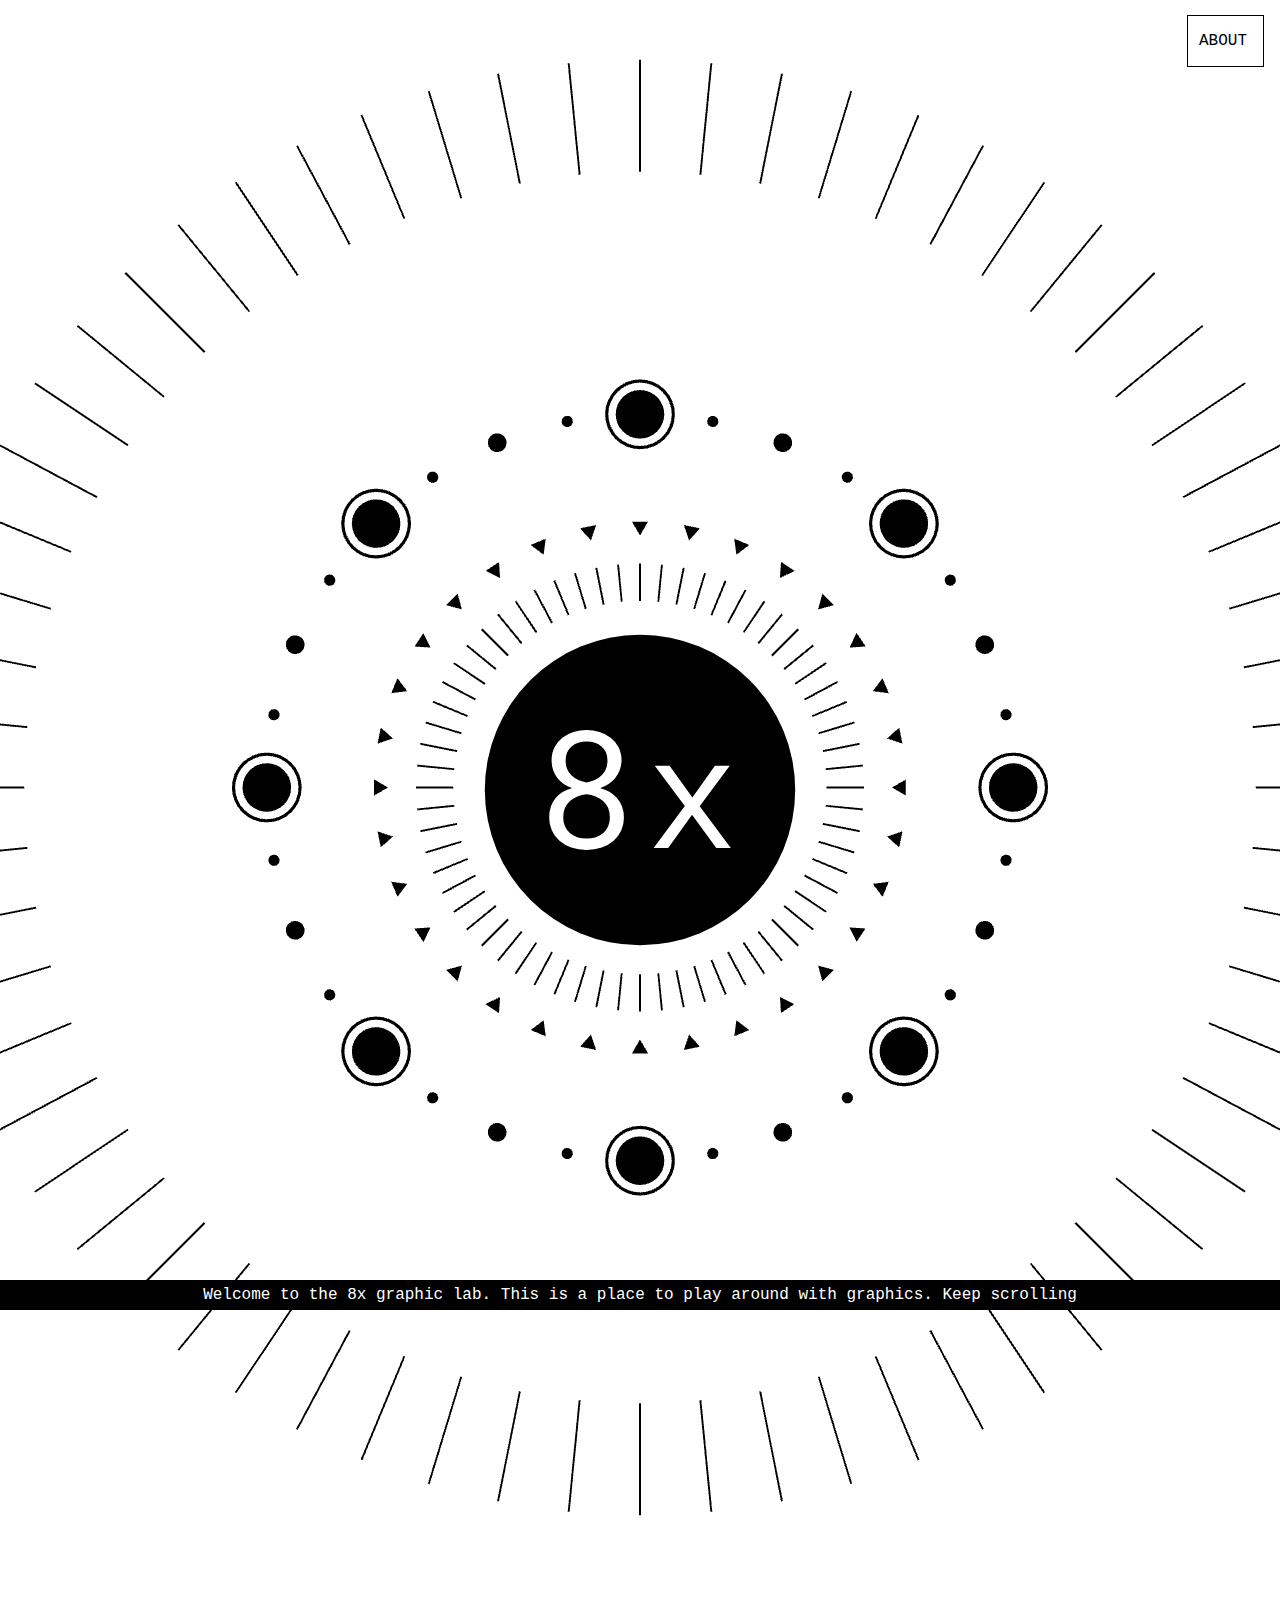
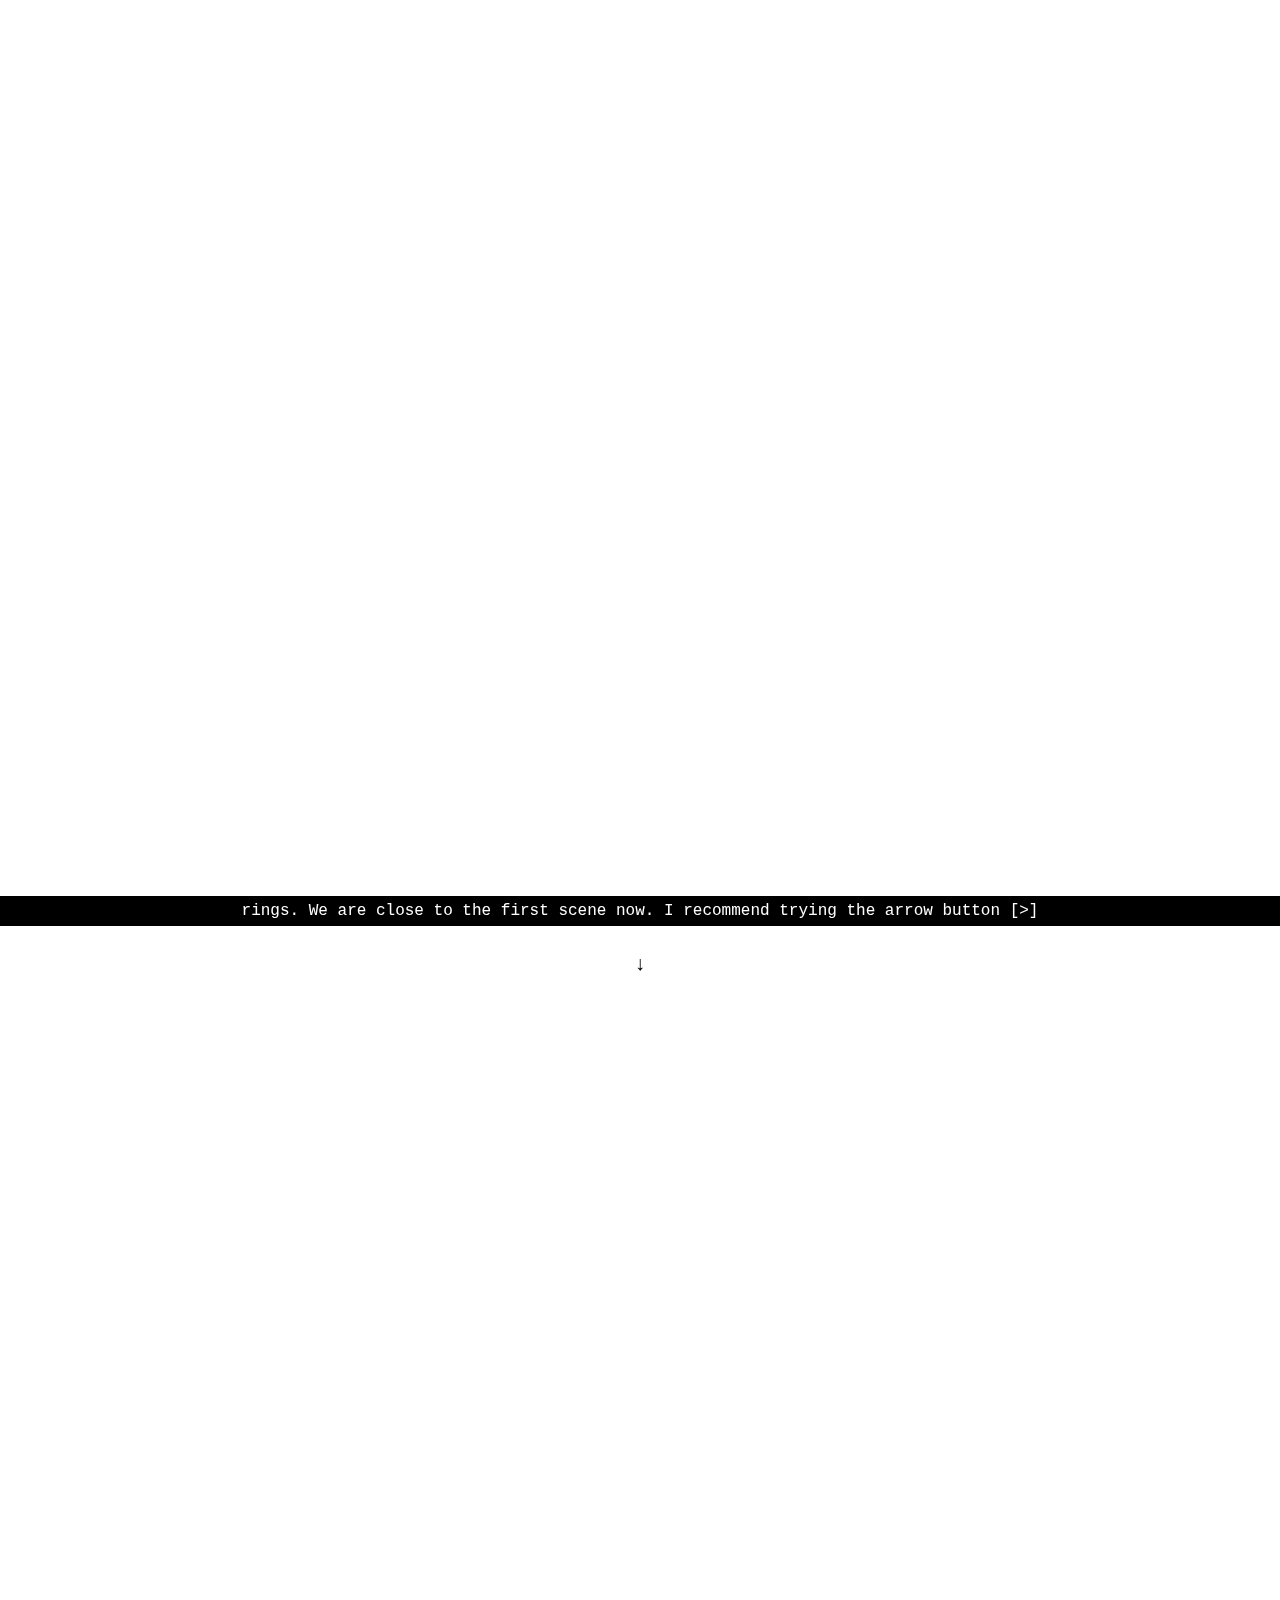
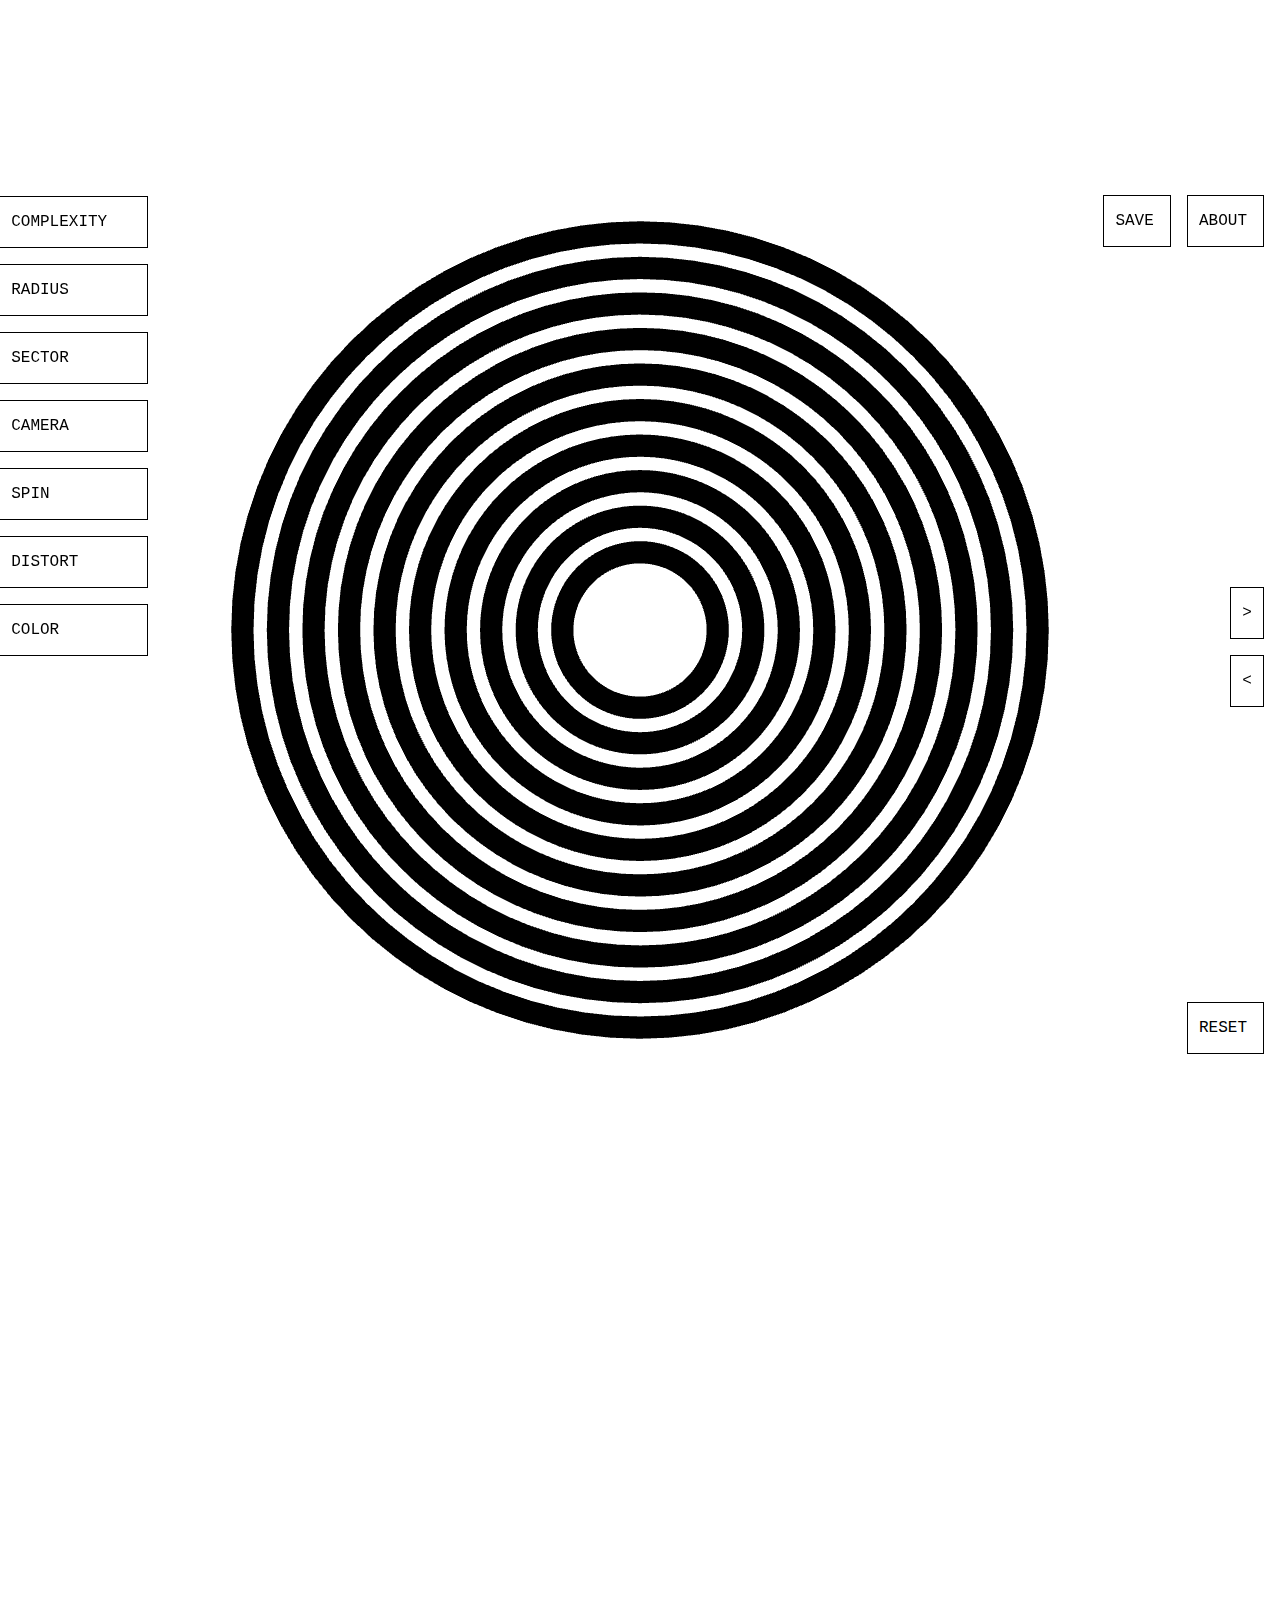
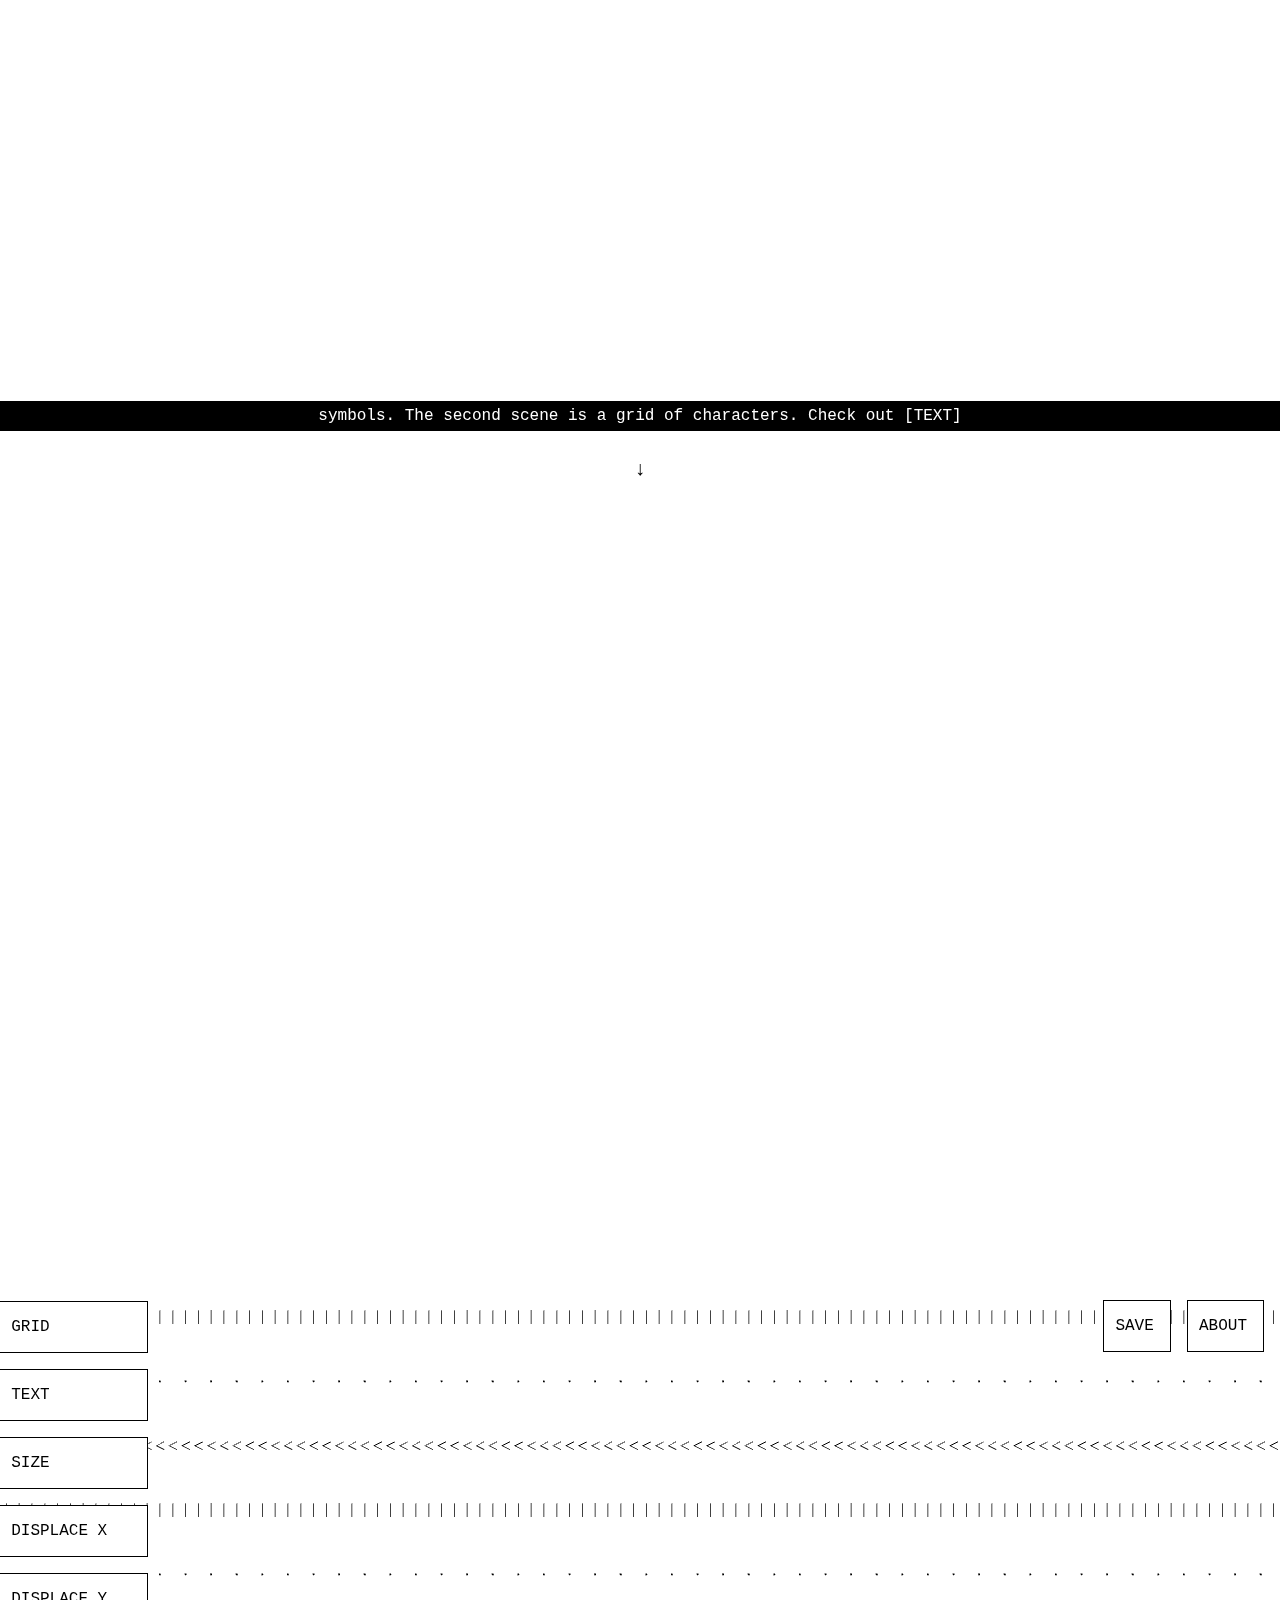
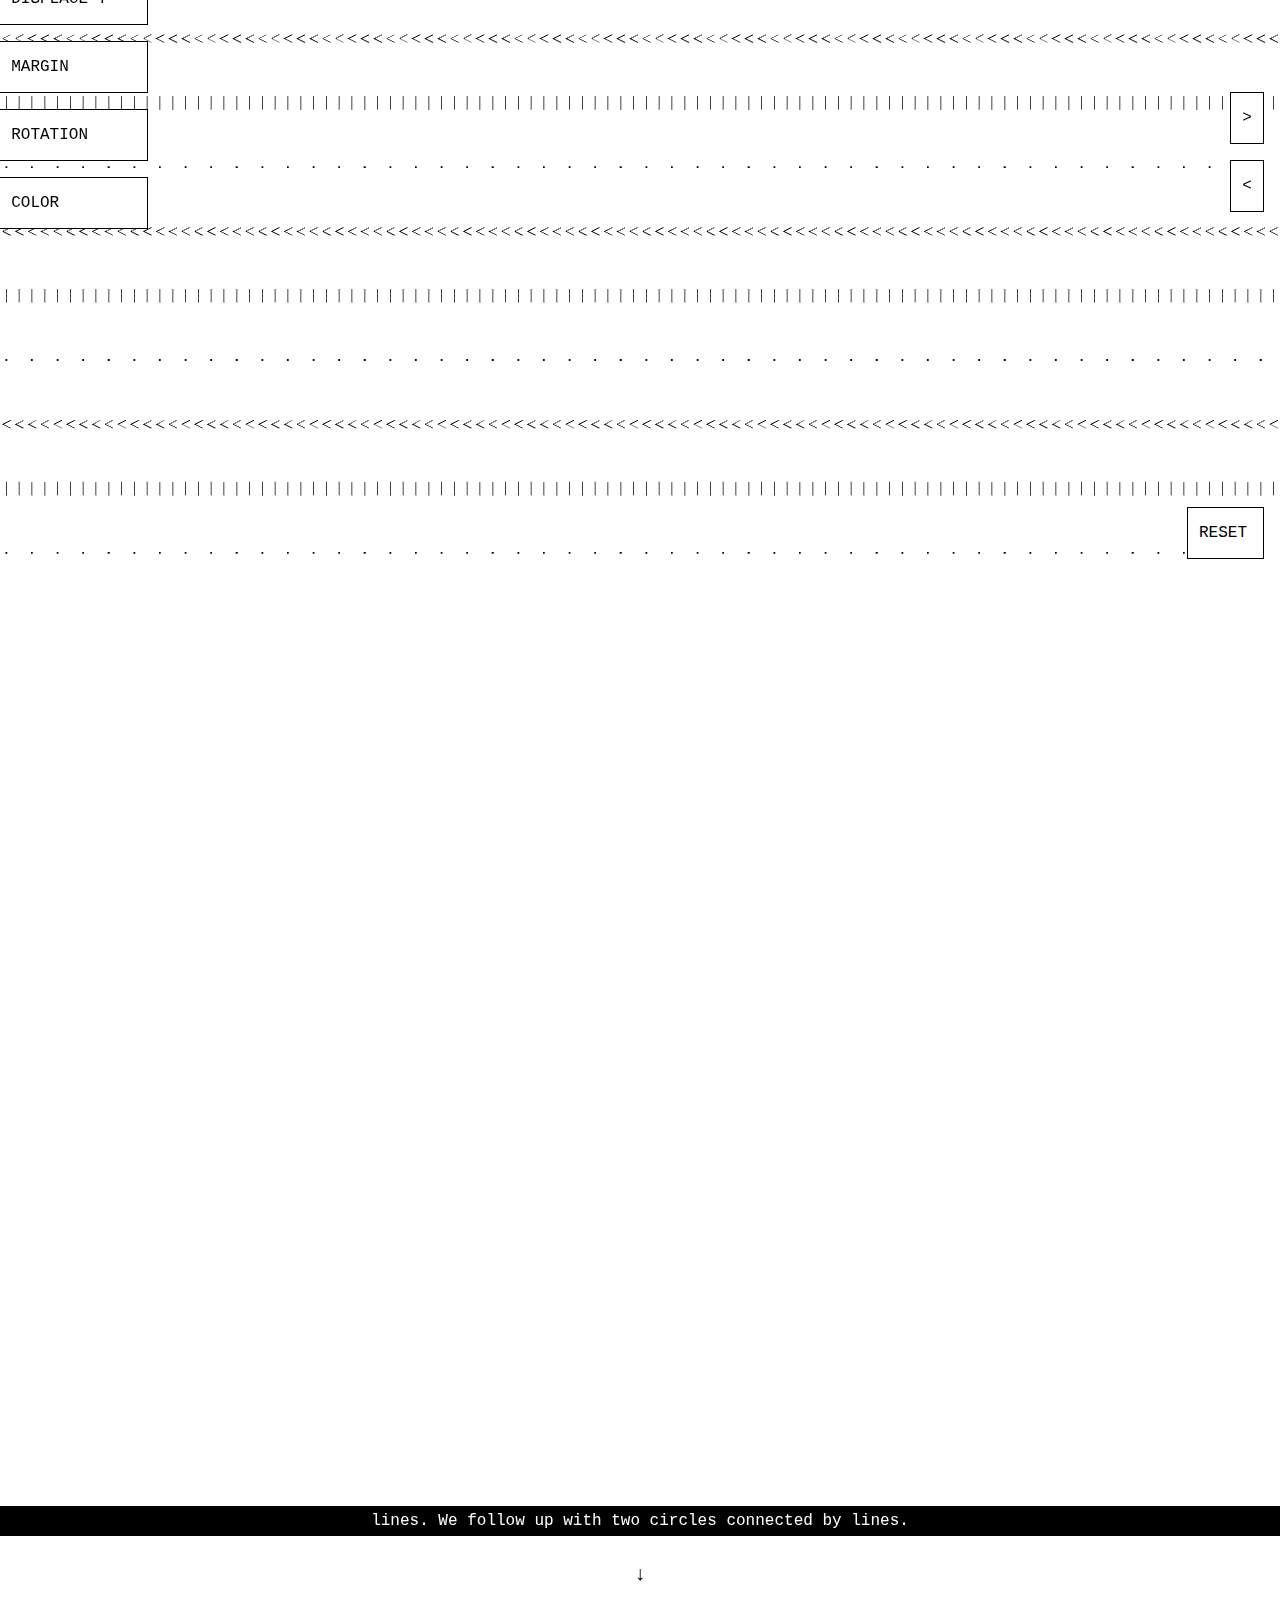
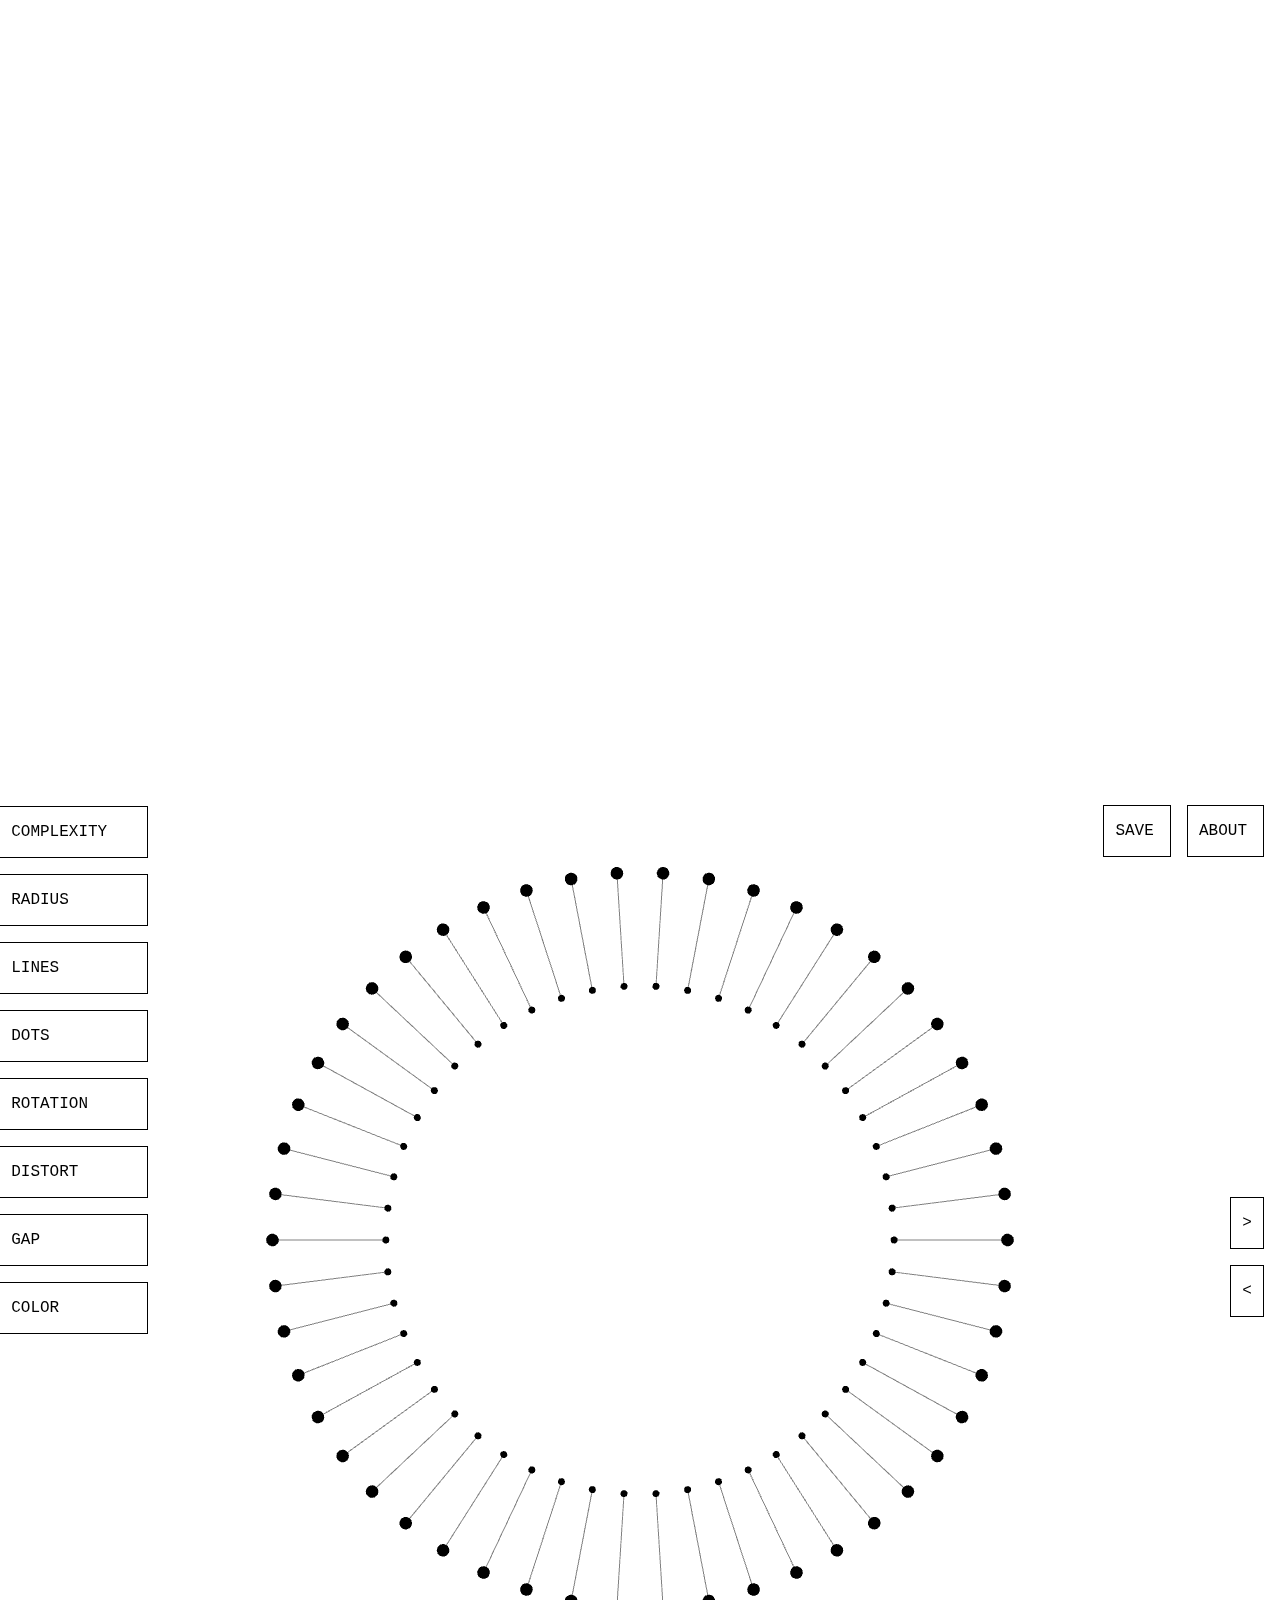
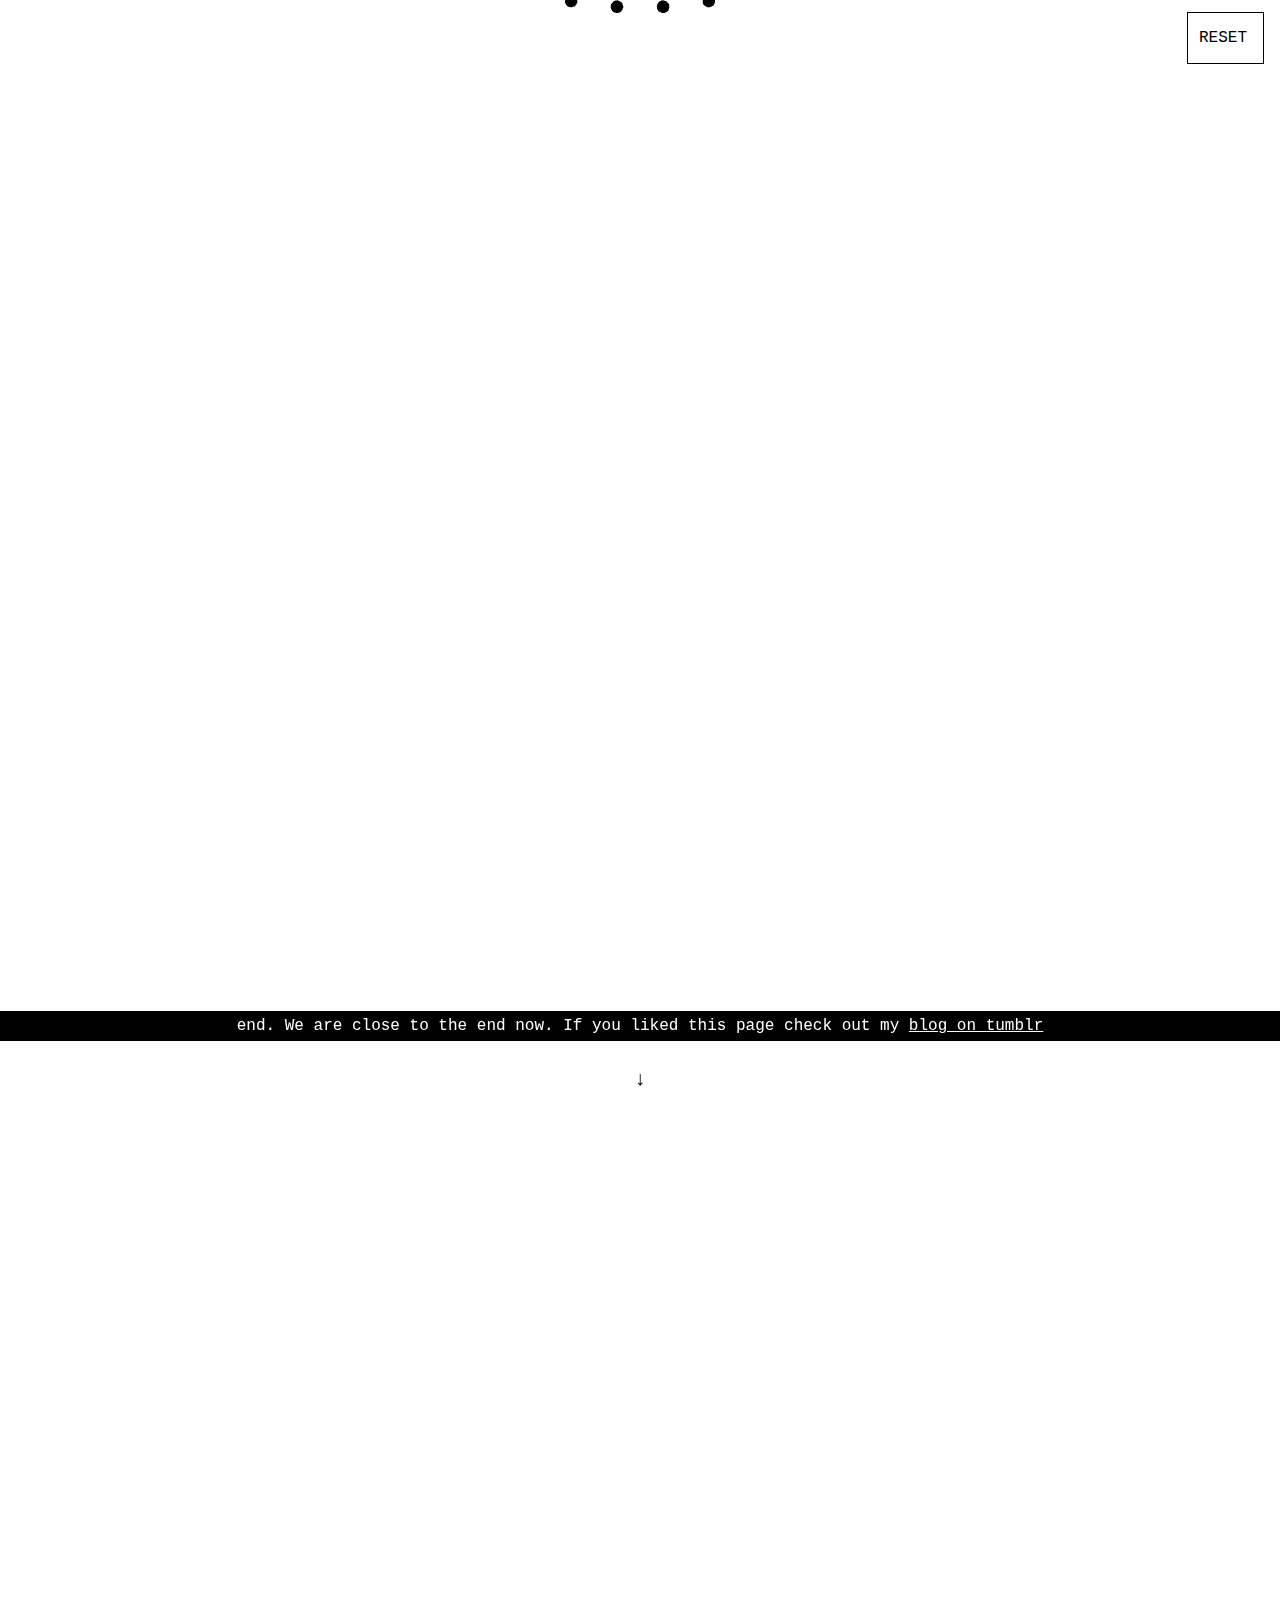
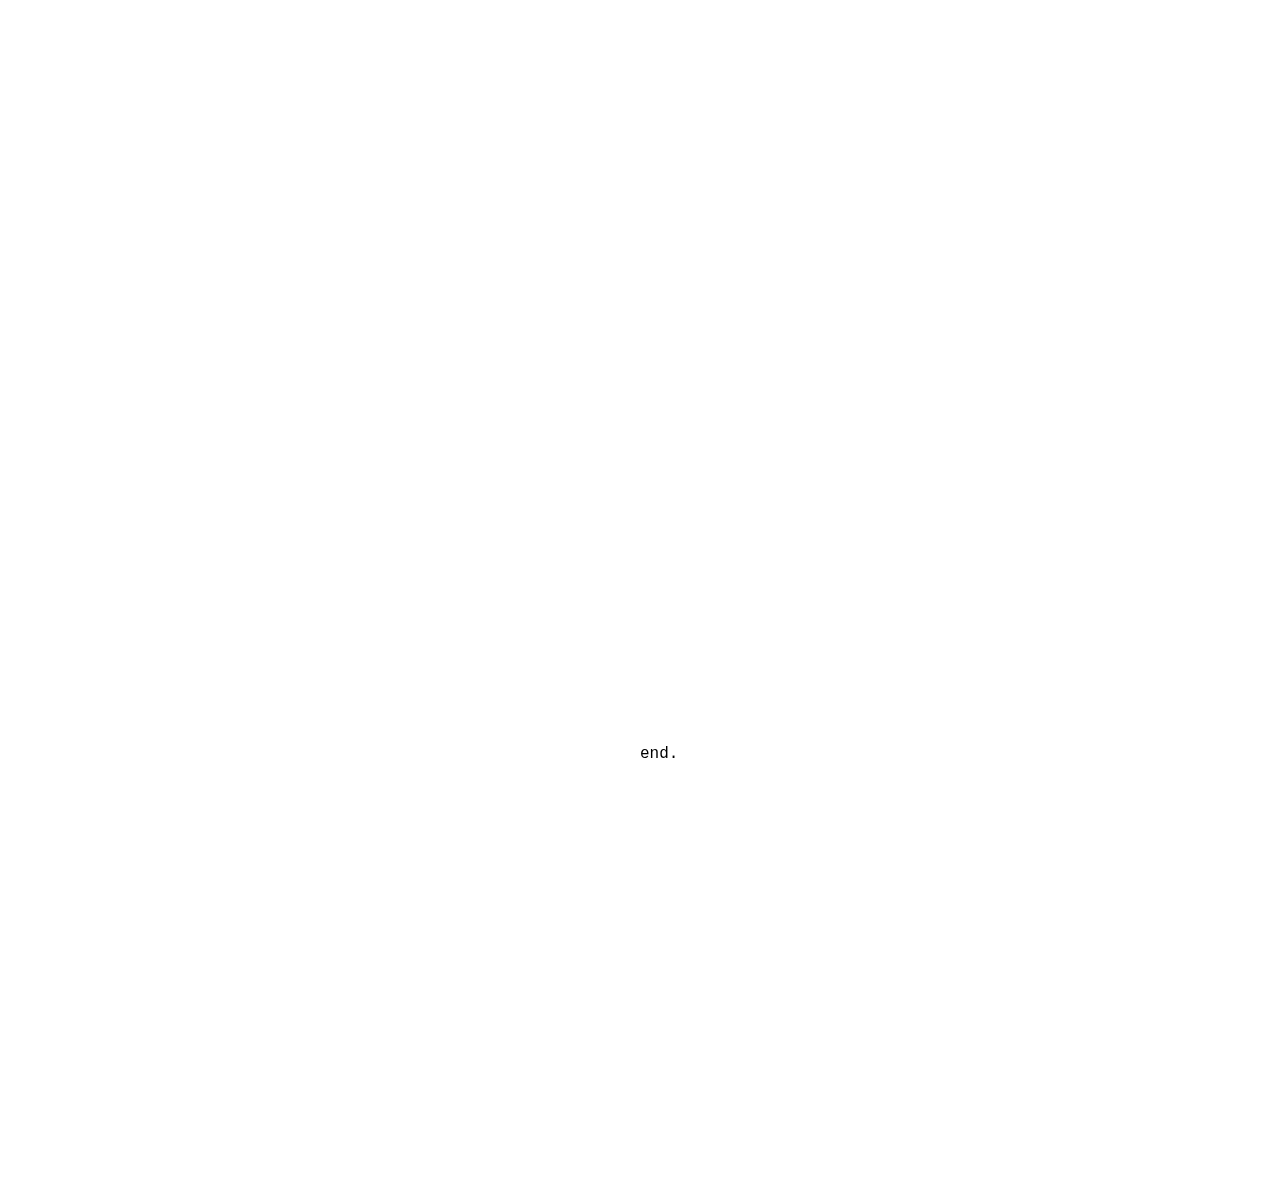
==== index.html @ b77c38a0 "Initial commit" ====
<!DOCTYPE html>
<html>
<head lang="de">
    <meta charset="utf-8" />
    <link rel="stylesheet" href="index.css" />
    <script src="index.js"></script>
</head>
<body>
    <div id="root"></div>
</body>
</html>
---- index.css ----
@font-face {
    font-family: SourceCodePro;
    src: url('fonts/SourceCodeVariable-Roman.oft'); 
     font-weight: regular; 
         /*url('fonts/SourceCodeVariable-Roman.ttf') format('truetype');*/
}

@font-face {
    font-family: SourceCodePro;
    src: url(fonts/SourceCodeVariable-Italic.ttf);
    font-style: italic;
}


body {
    background-color: white;
    margin: 0px;
    font-family: 'SourceCodePro', 'Consolas', monospace;
}

p {
    line-height: 190%;
}

a {
    color: black;
}

a:visited {
    color: black;
}

#controls {
    position: absolute;    
}

body > .errorify {
  color: red;
  font-family: 'SourceCodePro', 'Consolas', monospace;
  padding: 5px 10px;
  word-wrap: break-word; 
}

td {
    padding-right: 1em;
    padding-top: 2em;
}



#intro-8x-logo {
    position: absolute;
    width: 100%;
    height: 100%;
    background: url(grafics/8x-logo-var5.svg);
    background-size: auto 20%;
    background-repeat: no-repeat;
    background-position: center;
    left: 0%;
    top: 0%;

}

#intro-8x-subtitle {
    text-align: center;
    position: absolute;
    top: 80%;
    width: 100%;
    background-color: black;
    color: white;
}

.textline {
    width: 100%;
    background-color: black;
    color: white;
}

.textline a {
    color:white;
}

.textline a:visited {
    color: white;
}

.scene {
    position: relative;
    width: 100%;
    /*height: 100%;*/
    /*overflow: hidden;*/
}

.scene-announcement {
    position: relative;
    text-align: center;
}
.scene-announcement-content {
   position: absolute;
   width: 100%;
   left: 0%;
   top: 50%;
}

.scene-announcement-arrow {
    font-size: 125%;
}

.stage-bottom-right {
    position: absolute;
    right: 1em;
    bottom: 3em;
}

.stage-top-right {
    position: absolute;
    right: 1em;
    top: 1em;
}

.about-button {
    margin-left: 1em;
}

.about-content {
    content: "";
    display: table;
    clear: both;
}

.about-logo {
}

.about-side {
    position: absolute;
    margin-left: 1em;
}

.about-main {
    margin-left: 7em;
}

.loading {
    text-align: center;
    position: relative;
}
.loading-message {
    top: 50%;
    position: absolute;
}


.exposer-group {
    overflow: visible;
}



.btn {
    text-decoration: none;
    text-transform: uppercase;
    color: black;
    padding: 1em 1em 1em 0.7em;
    background-color: white;
    border: 1px solid black;
}

.btn:hover {
    background-color: black;
    color: white;
}

.btn.exposer-group-label {
    margin-bottom: 1em;
    display: block;
    width: 120px;
    border-left: none;
}
.exposer-group-label:hover,
.exposer-group-label.active {
    background-color: black;
    color: white;
}
    

.exposer-field {
    margin: 0em 1em 1em 0em;
    display: inline-block;
    background-color: white;
    padding: 1em 0em 0em 1em;
    border: 1px solid black;
}
.exposer-field label {
    text-transform: uppercase;
    display: inline-block;
    vertical-align: top;
    margin-right: 1em;
    margin-bottom: 1em;
}
.exposer-field input.numberInput {
    width: 200px;
    margin-left: 1em;
    margin-right: 1em;
}

.exposer-field input.stringInput {
    width: 200px;
    position: relative;
}

.exposer-field textarea {
    resize: none;
    margin-bottom: 1em;
    margin-right: 1em;
    margin-left: 0.5em;
    font-family: 'Lucida Sans';
    border: 1px solid black;
}

.text-with-table {
    display: inline-block;
}

.sign-table {
    display: inline-block; 
    vertical-align: top;
    font-family: 'Lucida Sans';
    width: 14.4em;
    margin-right: 1em;
    margin-bottom: 1em;
    line-height: 1.5;
}

.sign-table-btn {
    display: inline-block; 
    vertical-align: top;
    text-decoration: none;
    padding: 0.2em 0.5em 0.2em 0.5em;
    color: black;
}

.sign-table-btn:hover {
    background-color: black;
    color: white;
}
.exposer-fields {
    position: absolute;
    top: 0px;
    left: 160px;
    right: 180px;
}

.scene-controls {
    /*height: 100%;*/
    width: 100%;
    display: table;
    overflow: visible;
    position: absolute;
    padding: 0 0;
    top: 1em;
    z-index: 100;
    /*
    display: flex;
    align-items: center;
    justify-content: center;
    */
}

.popup-background {
    position: fixed;
    top: 0;
    left: 0;
    width: 100%;
    height: 100%;
    z-index: 100;
}
.popup {
    position: fixed;
    top: 50%;
    left: 50%;
    z-index: 101;
    transform: translate(-50%, -50%); 
    background-color: white;
    border: 1px solid black;
    width: 37em;
}

.popup-controls {
    position: absolute;
    right: 0px;
}
.popup-title {
    float:left;
    margin: 0.7em;
}
.popup-content {
    margin: 3.5em 1.0em 2.5em 1em;
}

.popup-control {
    text-decoration: none;
    text-transform: uppercase;
    color: black;
    background-color: none;
    padding: 0.5em;
    display: block;
}

.popup-control:hover {
    background-color: black;
    color: white;
}

.preset-picker {
    position: absolute;
    right: 1em;
    top: 45%;
    z-index: 100;
}
.preset-picker-arrow {
    display: block;
    margin-bottom: 1em;
    padding: 1em 0.7em;
}

.reset-button {
}


.end {
    position: relative;
    text-align: center;
    height: 100%;
}

.end-message {
    top: 50%;
    position: absolute;
}
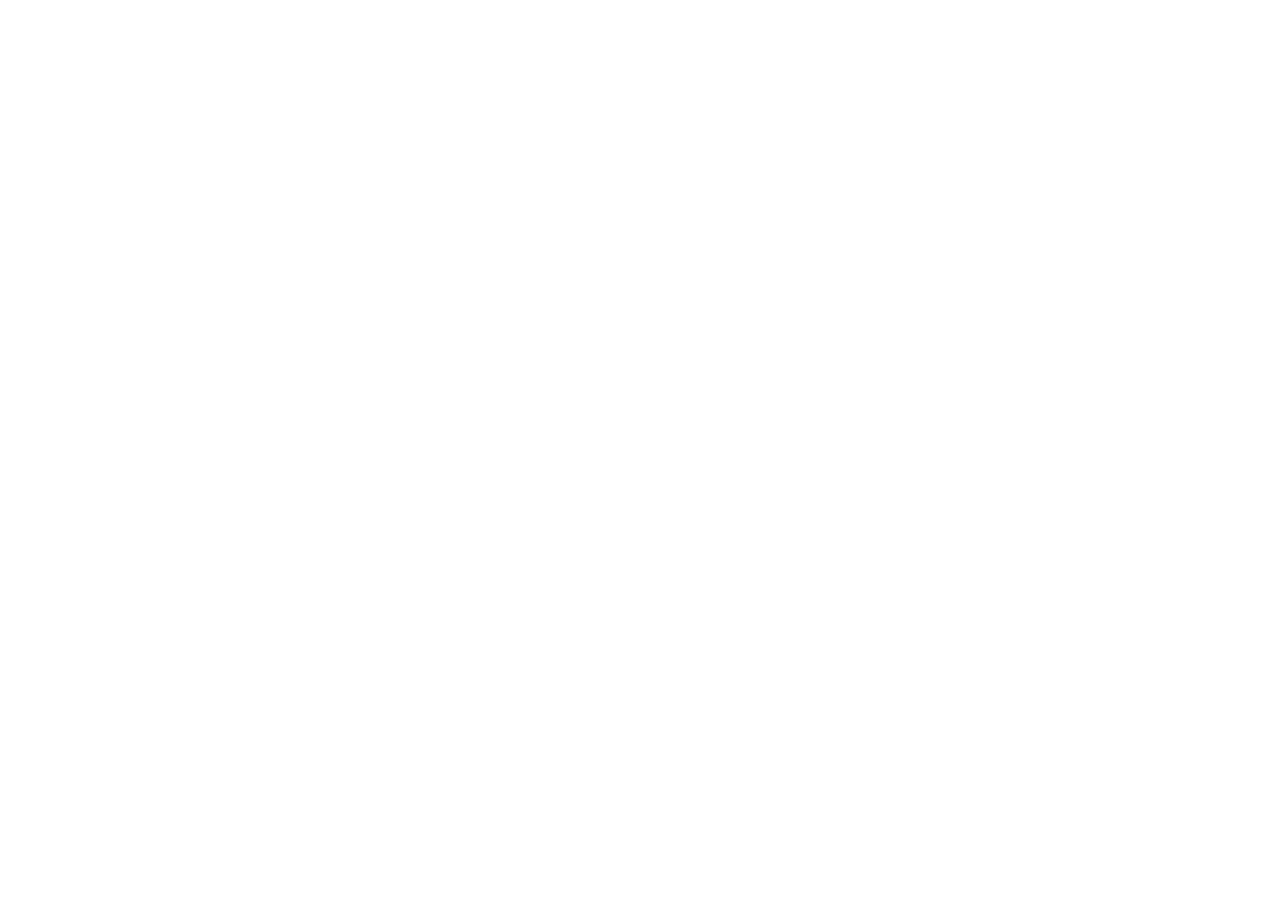
==== commit db885433: "Redrect" ====
--- a/index.html
+++ b/index.html
@@ -1,11 +1,15 @@
-<!DOCTYPE html>
-<html>
-<head lang="de">
-    <meta charset="utf-8" />
-    <link rel="stylesheet" href="index.css" />
-    <script src="index.js"></script>
-</head>
-<body>
-    <div id="root"></div>
-</body>
+<!DOCTYPE HTML>
+<html lang="en-US">
+    <head>
+        <meta charset="UTF-8">
+        <meta http-equiv="refresh" content="0; url=lab/">
+        <script type="text/javascript">
+            window.location.href = "http://eight-times.de/lab/"
+        </script>
+        <title>Page Redirection</title>
+    </head>
+    <body>
+        <!-- Note: don't tell people to `click` the link, just tell them that it is a link. -->
+        If you are not redirected automatically, follow this <a href='lab/'>link to the lab</a>.
+    </body>
 </html>
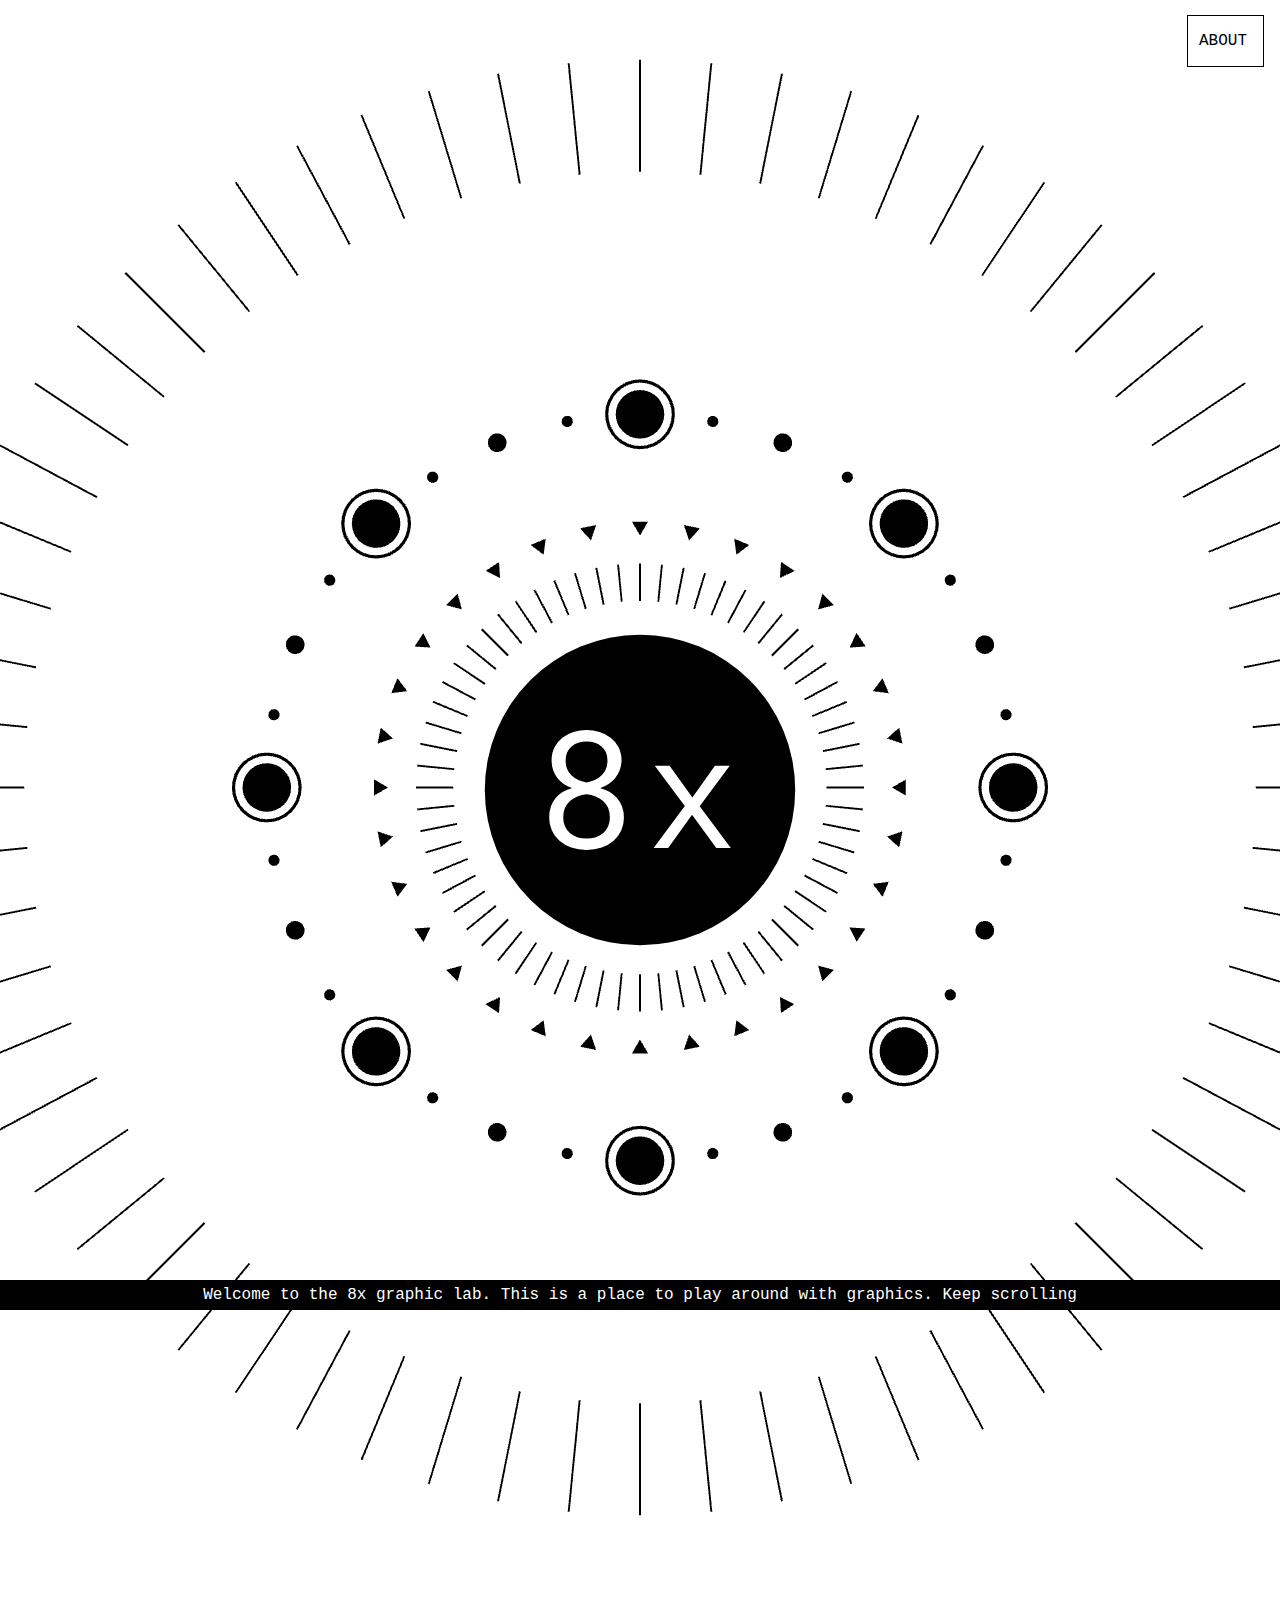
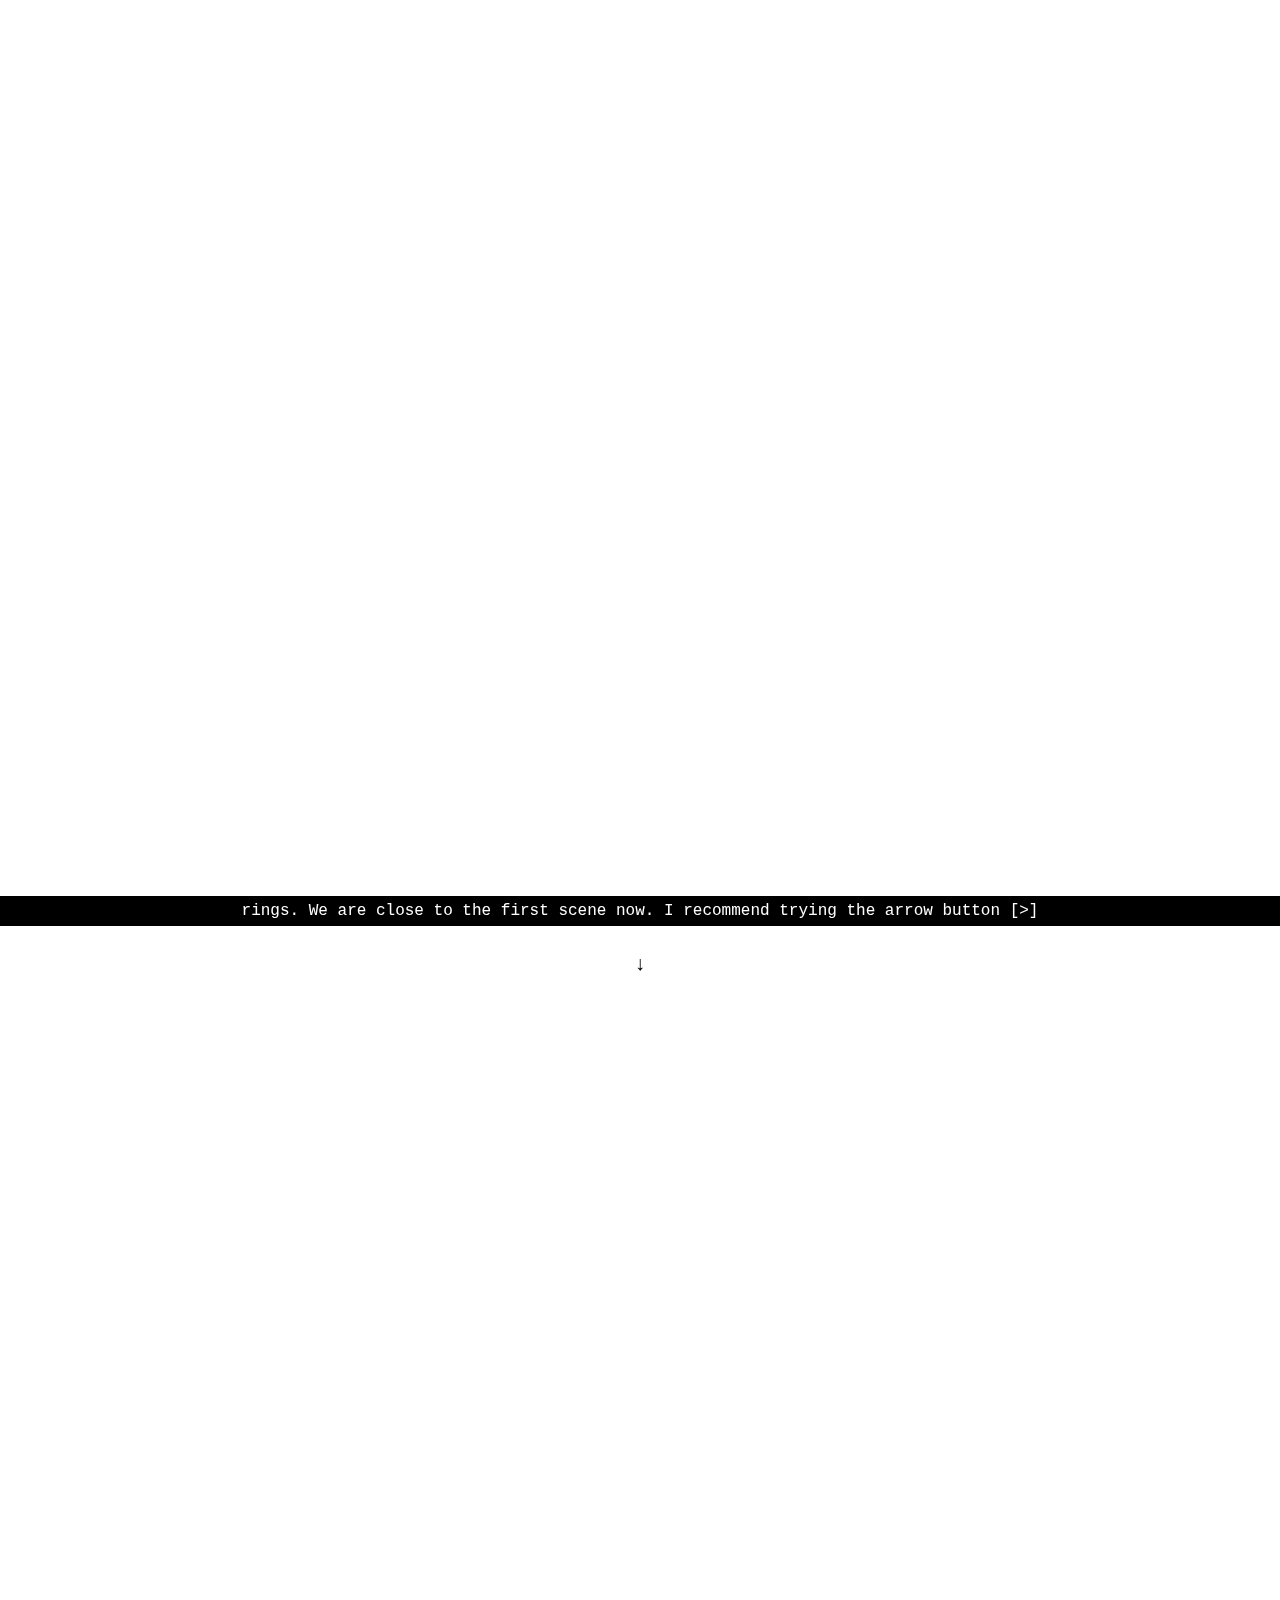
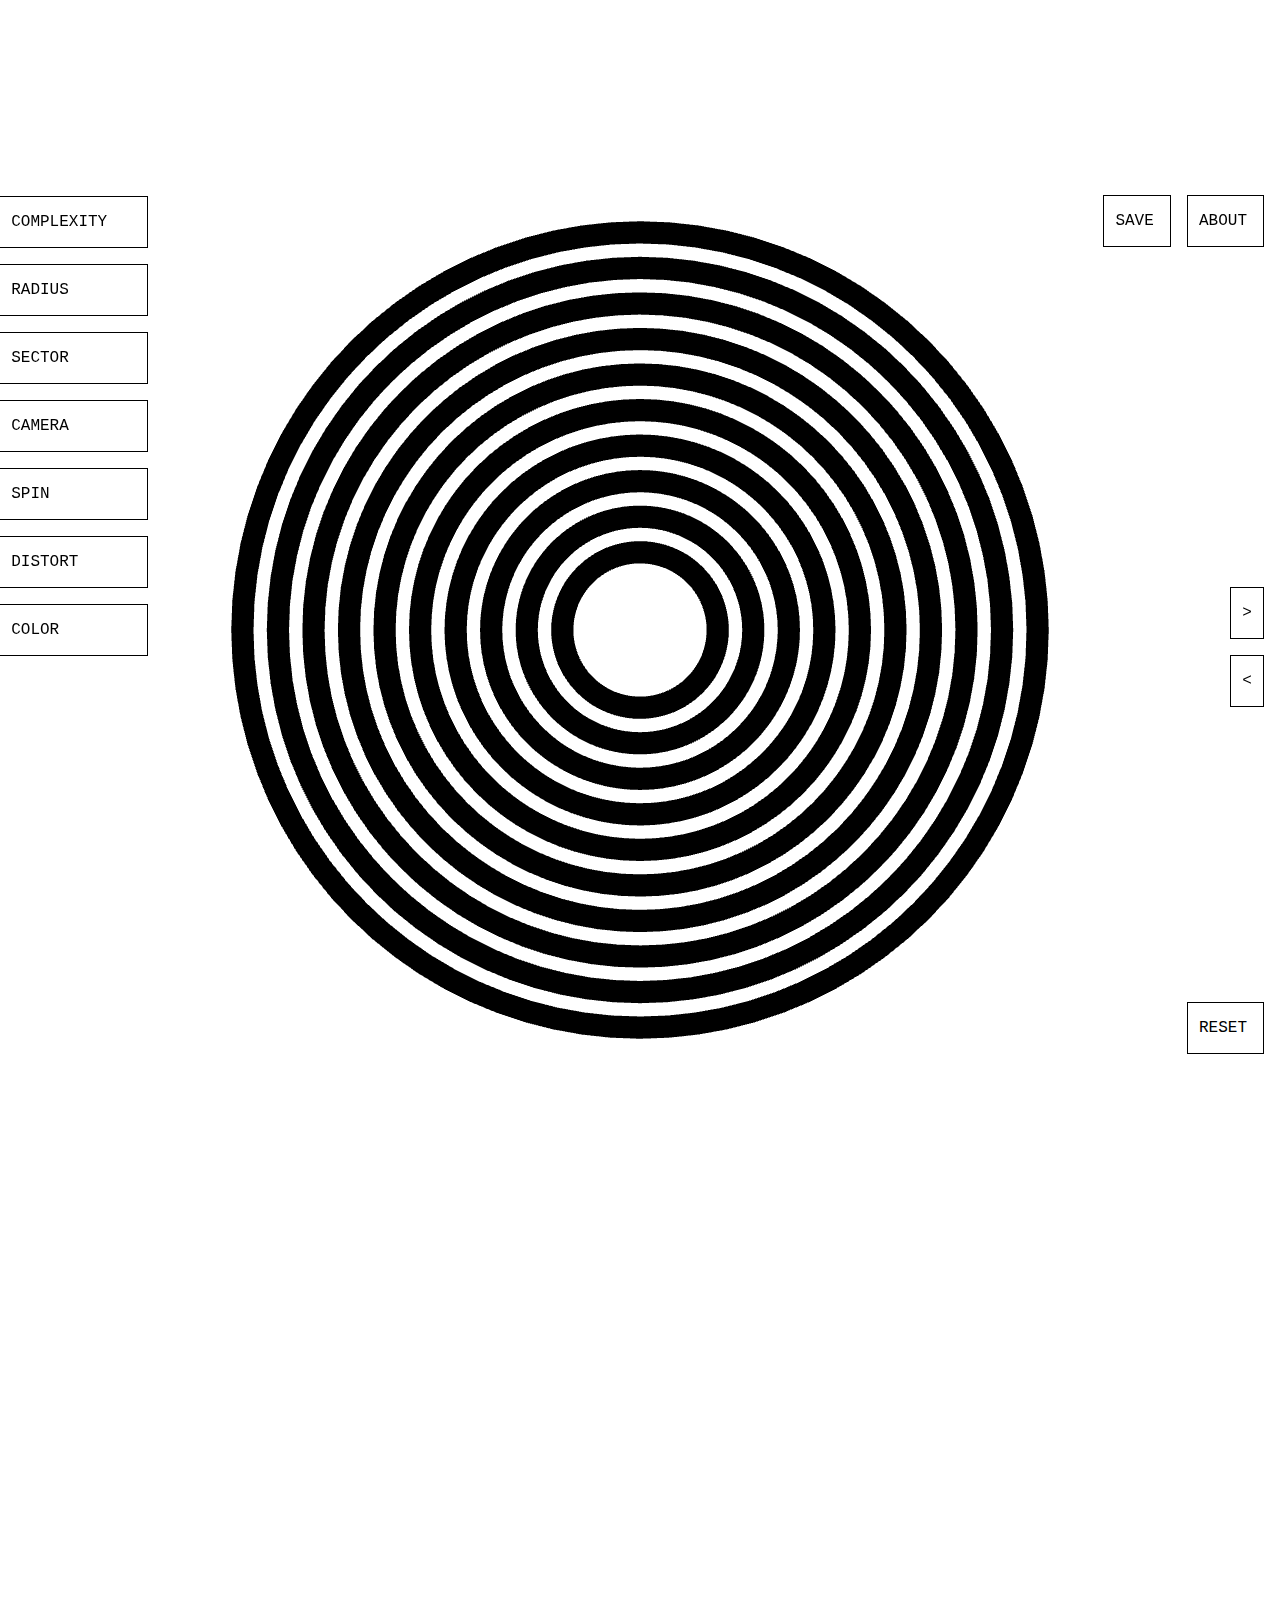
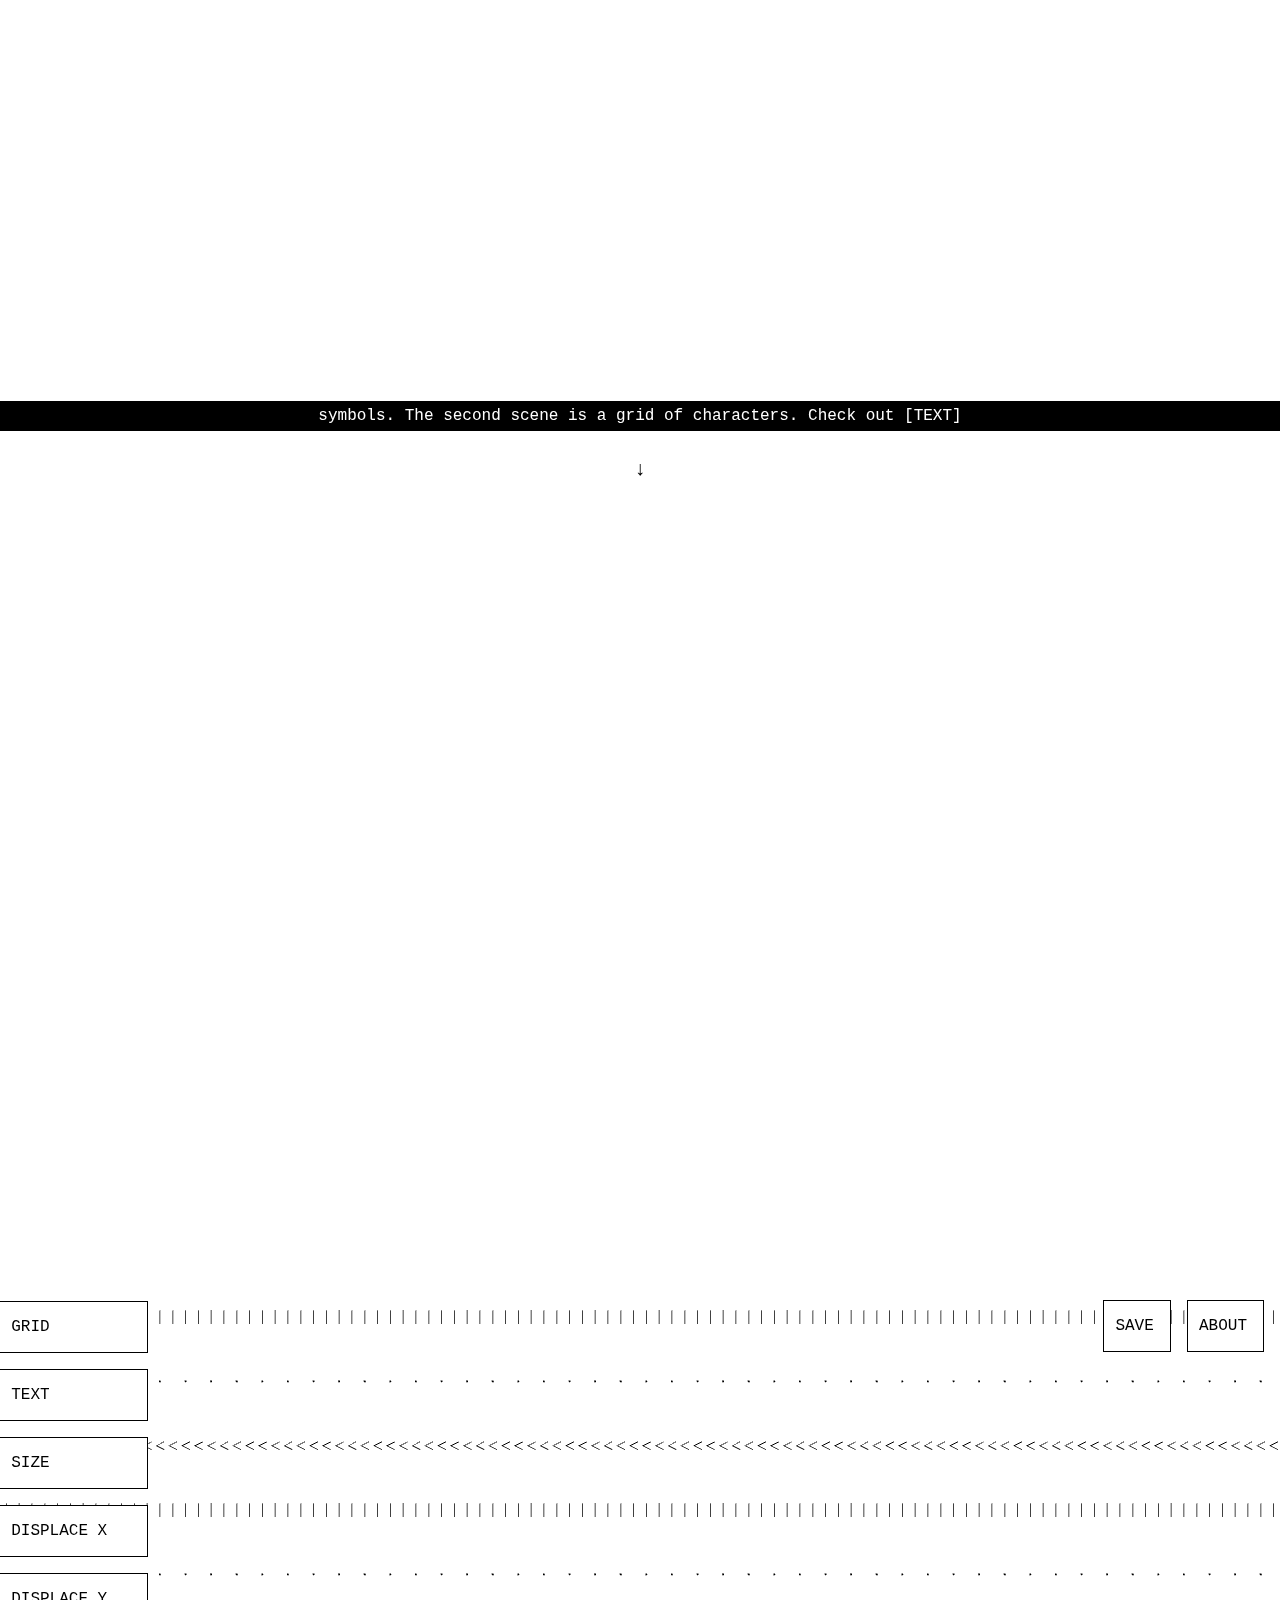
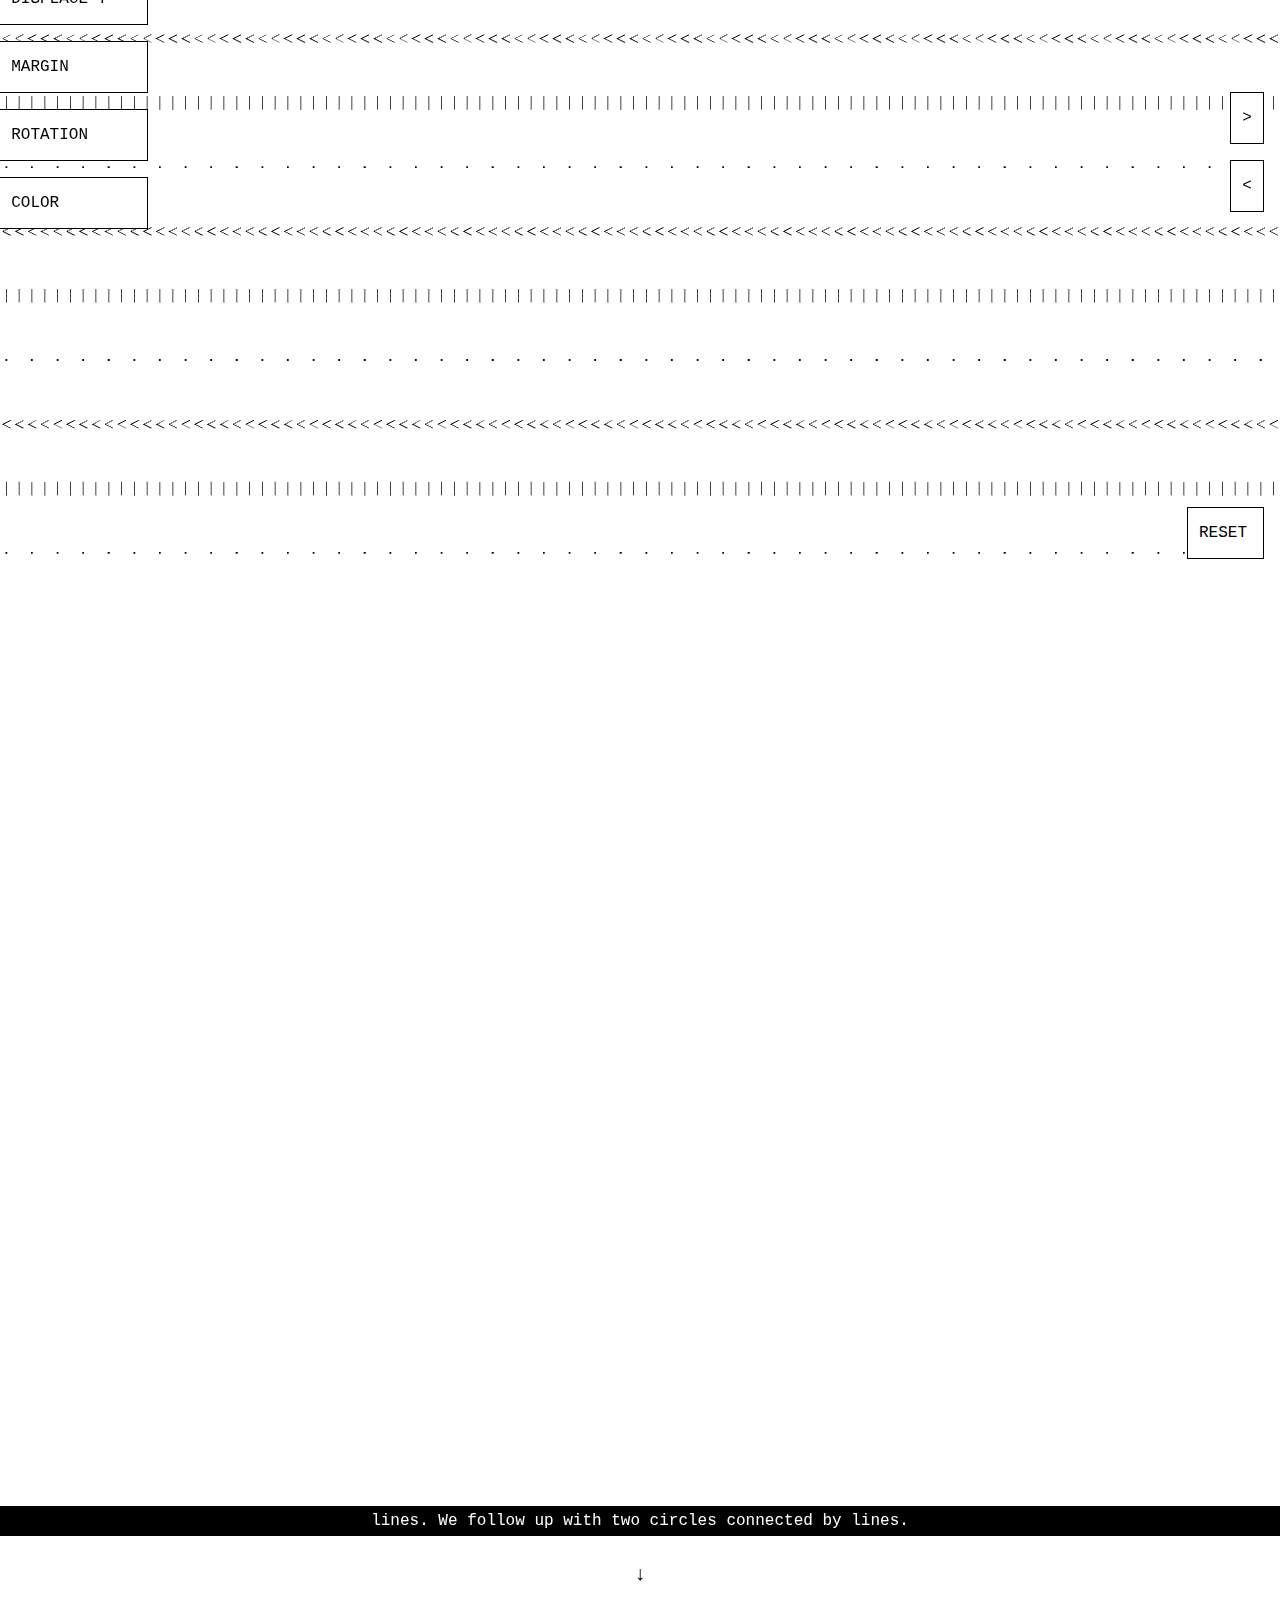
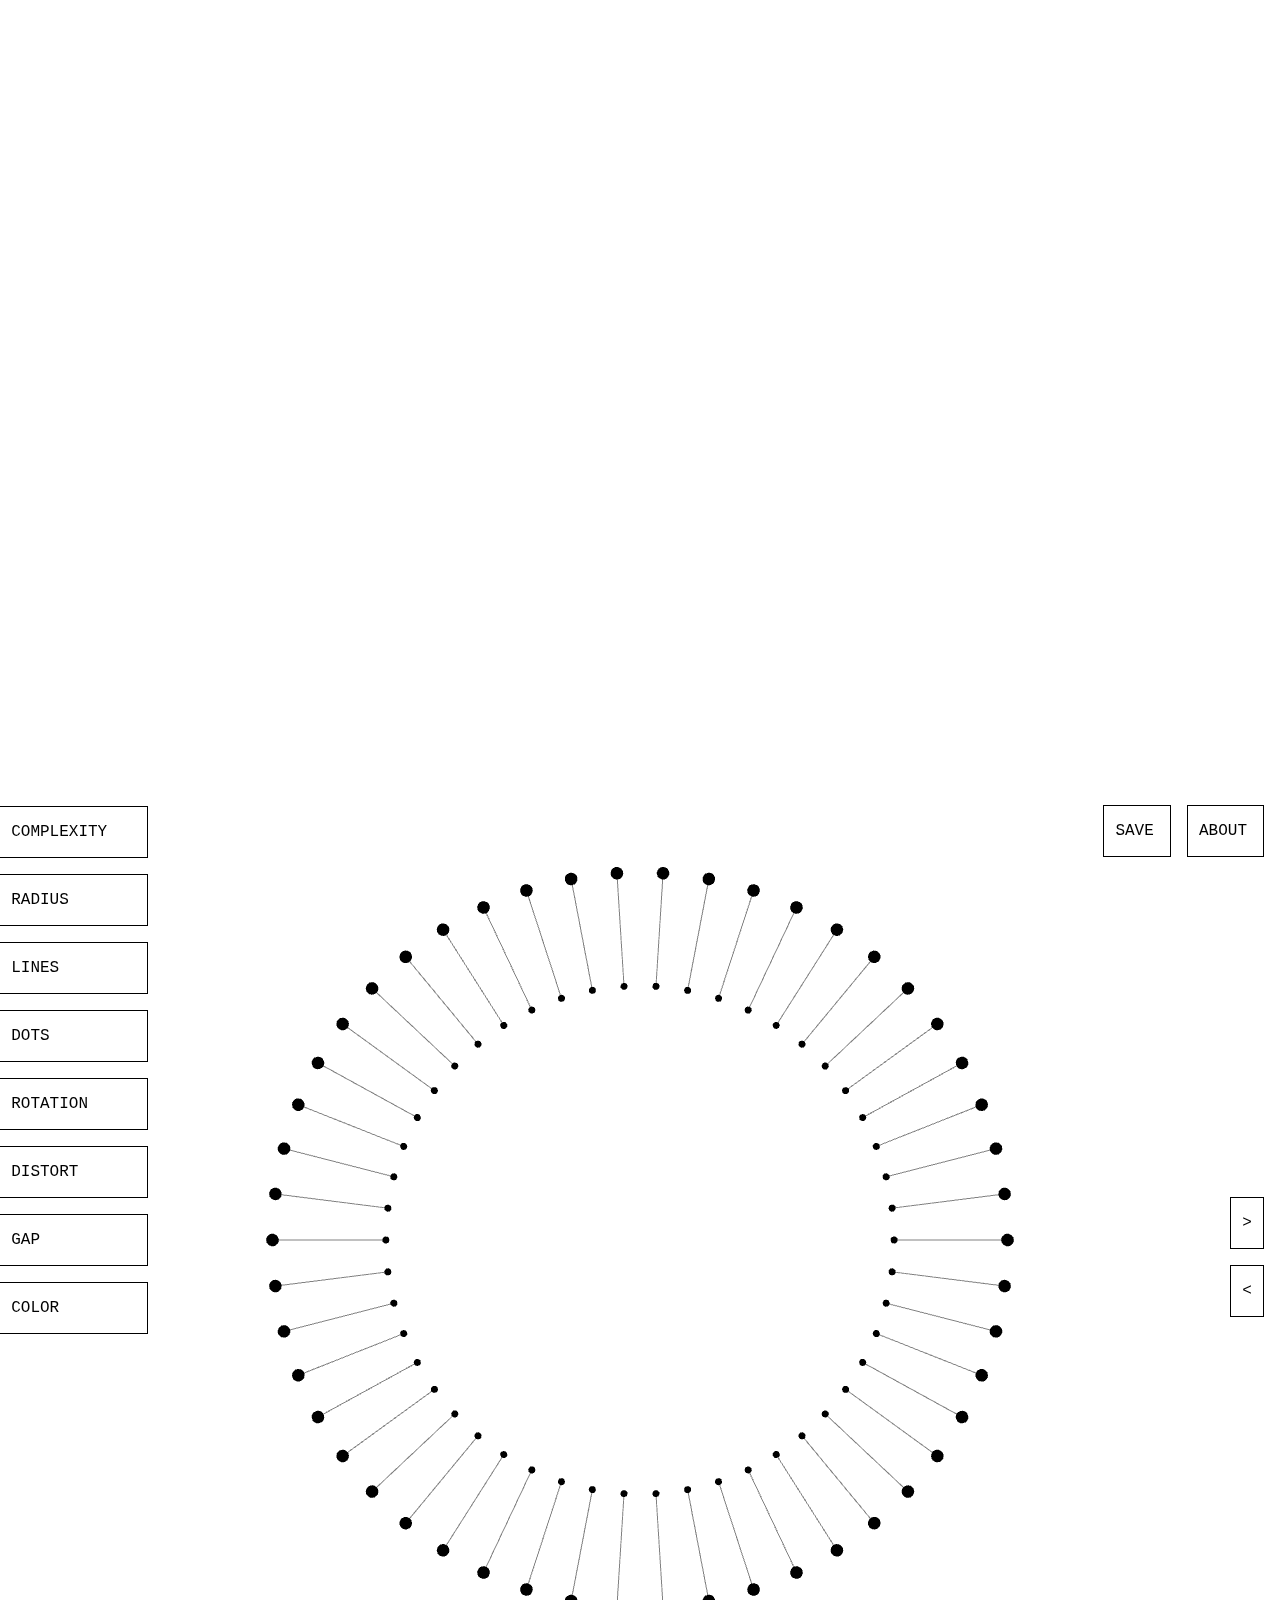
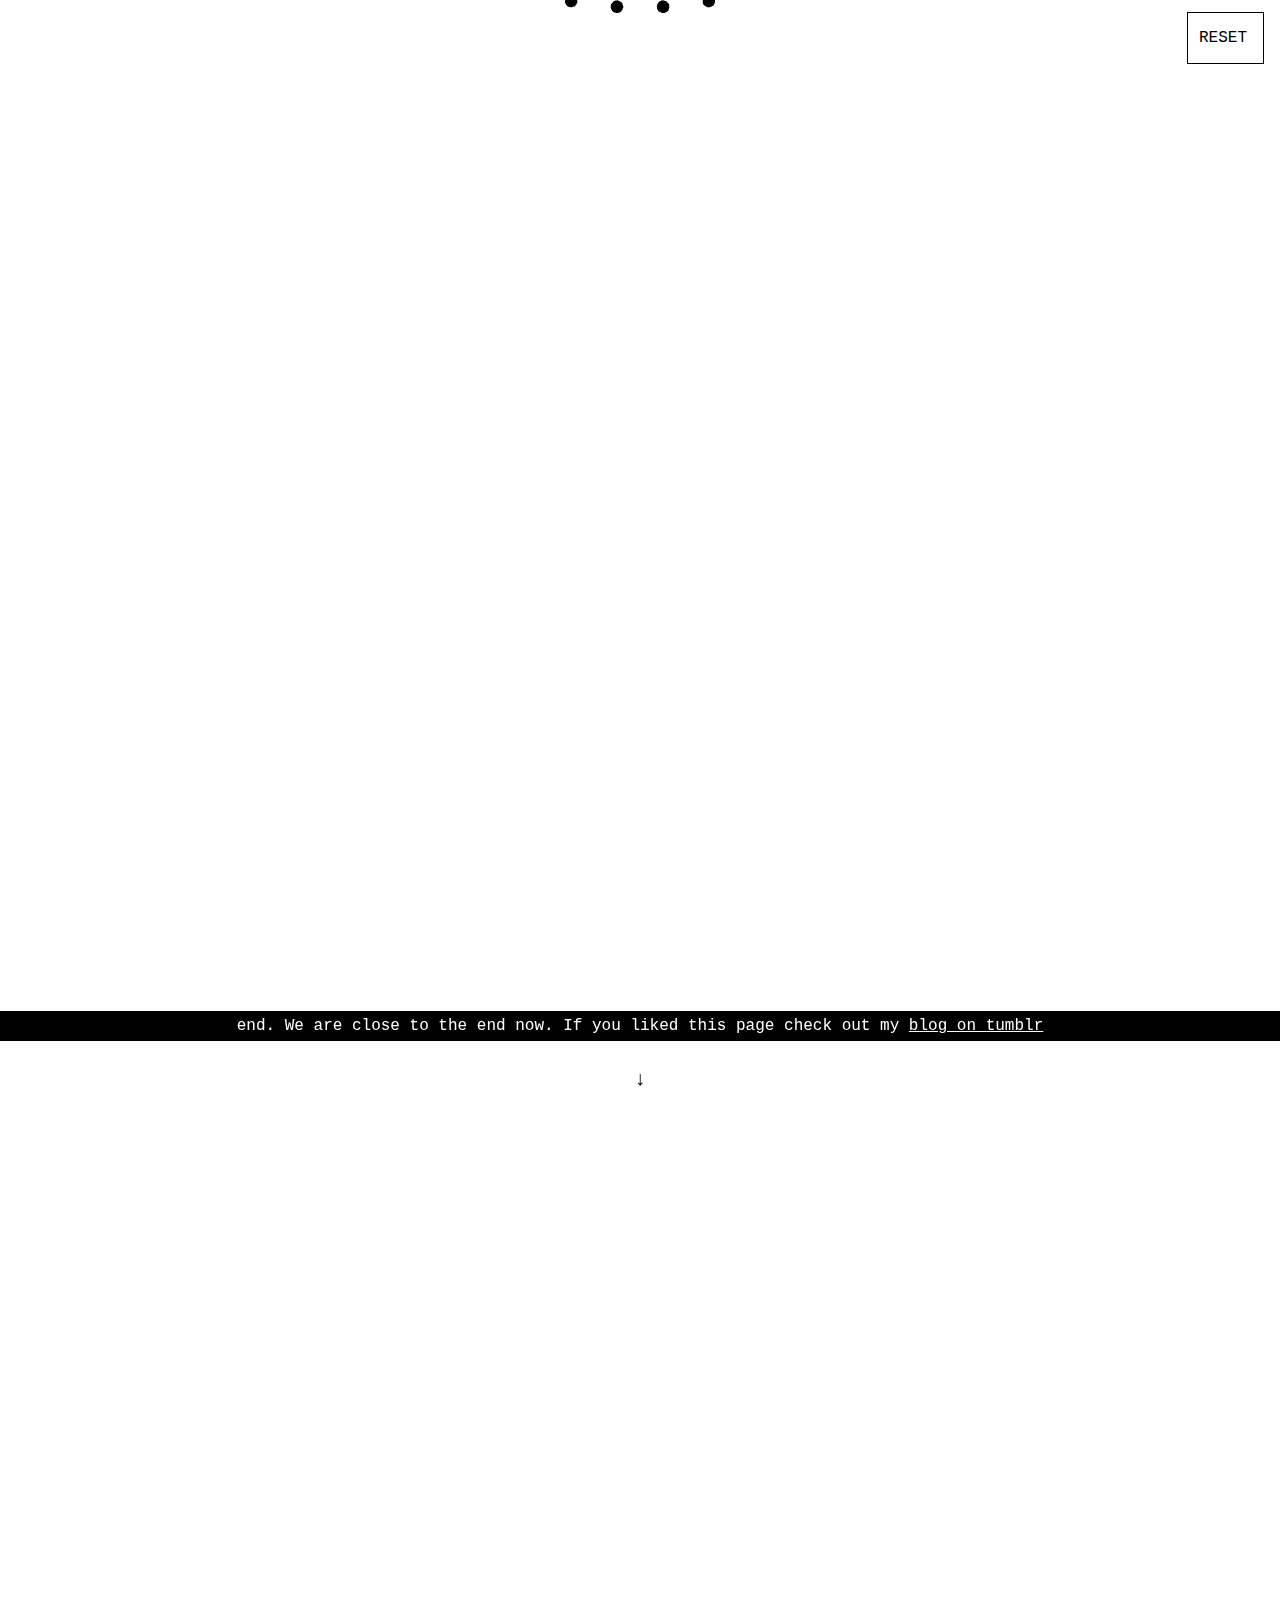
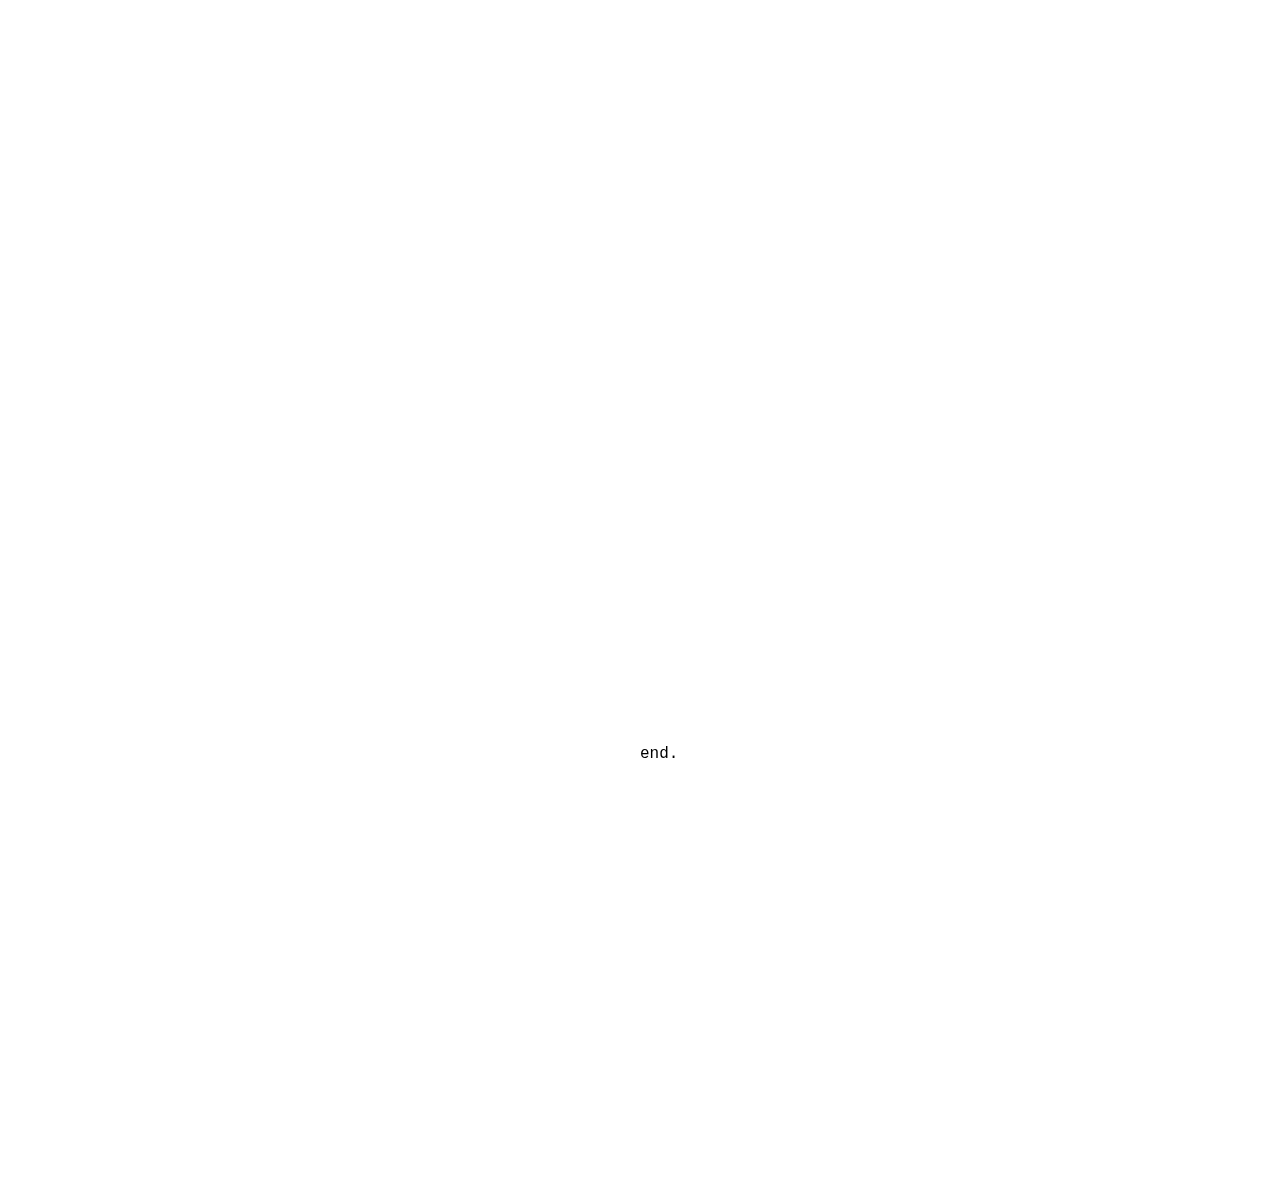
==== commit 29a4e24a: "Redrect" ====
--- a/index.html
+++ b/index.html
@@ -4,7 +4,7 @@
         <meta charset="UTF-8">
         <meta http-equiv="refresh" content="0; url=lab/">
         <script type="text/javascript">
-            window.location.href = "http://eight-times.de/lab/"
+            window.location.href = "lab/"
         </script>
         <title>Page Redirection</title>
     </head>
